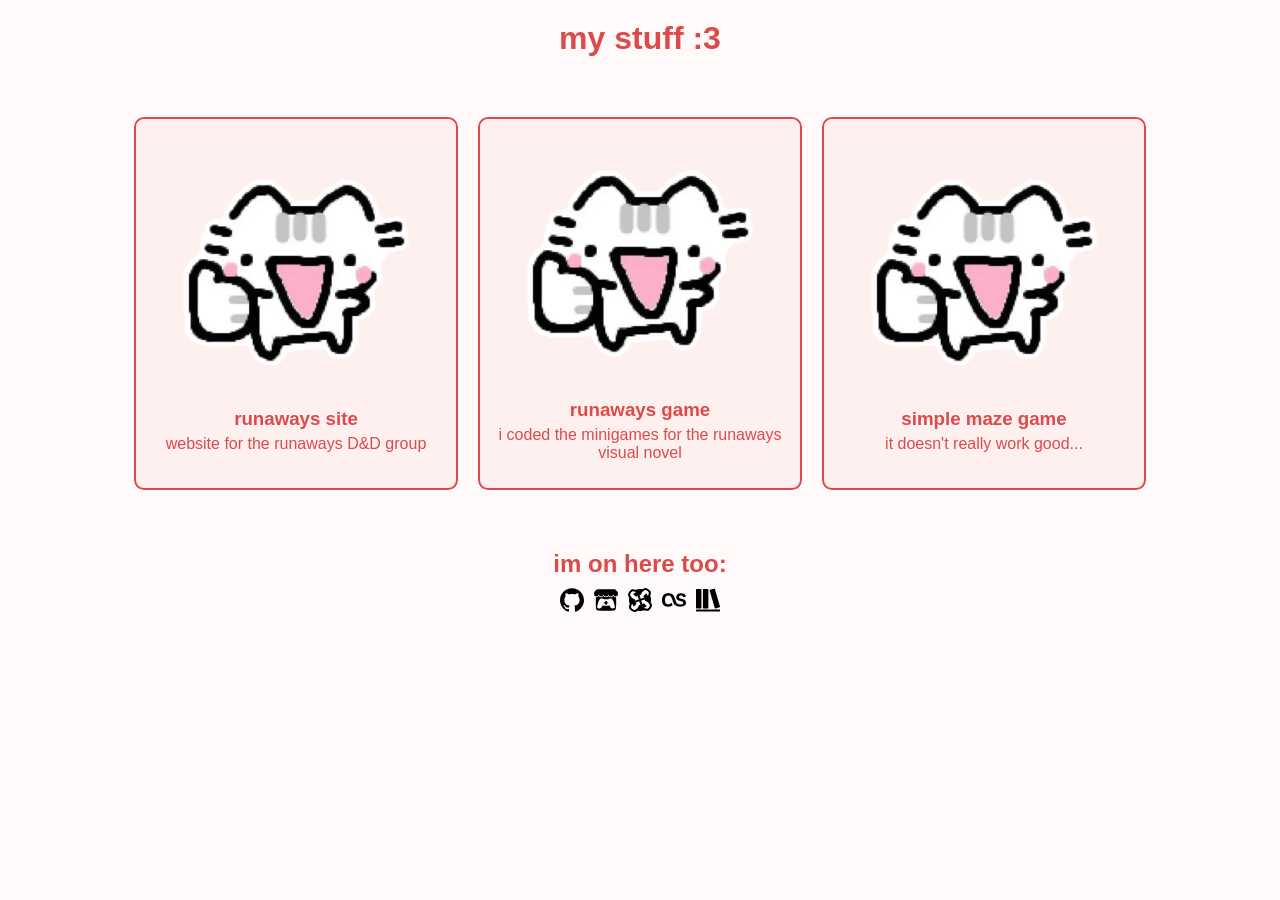
==== index.html @ 8b776ac0 "fixing css class specificity issue" ====
<!DOCTYPE html>
<html lang="en">
<head>
    <meta charset="UTF-8">
    <meta name="viewport" content="width=device-width, initial-scale=1.0">
    <title>mieukie</title>
    <meta name="description" content="mieukie is an indie web developer and digital creator. She is involved in projects related to the D&D group known as The Runaways. Some have called her the coolest, funniest, most humble person to ever exist.">
    <link rel="stylesheet" href="style.css">
    <link rel="icon" type="image/x-icon" href="favicon.ico">
</head>
<body>
    <h1 class="hidden-title">mieukie</h1>
    <h2 class="main-title">my stuff :3</h2>
    <div class="cards-container">
        <div class="card">
            <a href="https://runaways.cc" target="_blank" class="image-link">
                <img src="img/placeholder.webp" alt="Runaways Site" class="card-image">
            </a>
            <a href="https://runaways.cc" target="_blank" class="text-link h3">runaways site</a>
            <p>website for the runaways D&D group</p>
        </div>
        <div class="card">
            <a href="https://atlasafk.itch.io/runawayshappyhour" target="_blank" class="image-link">
                <img src="img/placeholder.webp" alt="Runaways Happy Hour" class="card-image">
            </a>
            <a href="https://atlasafk.itch.io/runawayshappyhour" target="_blank" class="text-link h3">runaways game</a>
            <p>i coded the minigames for the runaways visual novel</p>
        </div>
        <div class="card">
            <a href="https://mieukie.itch.io/simple-maze-game" target="_blank" class="image-link">
                <img src="img/placeholder.webp" alt="Simple Maze Game" class="card-image">
            </a>
            <a href="https://mieukie.itch.io/simple-maze-game" target="_blank" class="text-link h3">simple maze game</a>
            <p>it doesn't really work good...</p>
        </div>
    </div>
    <div class="socials-container">
        <h2>im on here too:</h2>
        <div class="socials">
            <a href="https://github.com/mieukie" target="_blank">
                <img src="img/github.svg" alt="GitHub" class="social-icon">
            </a>
            <a href="https://mieukie.itch.io/" target="_blank">
                <img src="img/itchdotio.svg" alt="itch.io" class="social-icon">
            </a>
            <a href="https://www.nexusmods.com/profile/mieukie" target="_blank">
                <img src="img/nexusmods.svg" alt="Nexus Mods" class="social-icon">
            </a>
            <a href="https://www.last.fm/user/mi3uki3" target="_blank">
                <img src="img/lastdotfm.svg" alt="last.fm" class="social-icon">
            </a>
            <a href="https://app.thestorygraph.com/profile/mieukie" target="_blank">
                <img src="img/thestorygraph.svg" alt="StoryGraph" class="social-icon">
            </a>
        </div>
    </div>
</body>
</html>
---- style.css ----
body {
    font-family: comic-sans, cursive, sans-serif;
    background-color: #fffaf9;
    color: #dd4a4a;
    text-align: center;
}

::selection {
    background-color: #dd4a4a;
    color: #fffaf9;
}

a:focus {
    outline: none;
    box-shadow: 0 0 0 2px #dd4a4a;
}

h1.hidden-title {
    display: none;
}

.main-title {
    font-size: 2em;
    margin-top: 20px;
}

.cards-container {
    display: flex;
    gap: 20px;
    justify-content: center;
    flex-wrap: wrap;
    margin: 60px 20px;
}

.card {
    display: flex;
    flex-direction: column;
    align-items: center;
    justify-content: center;
    background-color: #fff0f0;
    border: 2px solid #dd4a4a;
    max-width: 300px;
    padding: 10px;
    border-radius: 10px;
}

.card .image-link {
    max-height: 250px;
    max-width: 100%;
    overflow: hidden;
    display: flex;
    align-items: center;
    justify-content: center;
    padding: 10px;
}

.card .image-link:hover {
    transform: scale(0.95);
    transition: ease-in-out 0.3s;
}

.card-image {
    max-width: 100%;
    max-height: 100%;
    object-fit: cover;
}

.card .text-link {
    margin-bottom: 0;
    text-decoration: none;
    color: #dd4a4a;
    font-size: 1.17em;
    font-weight: bold;
}

.card .text-link:hover {
    text-decoration: underline;
}

.card p {
    margin-top: 5px;
}

.socials {
    display: flex;
    gap: 10px;
    justify-content: center;
}

.socials img {
    fill: #dd4a4a;
    width: 24px;
}

.socials-container h2 {
    margin-bottom: 10px;
}

.socials-container {
    margin: 20px;
}

/*placeholder card image is a basiileaf cat*/
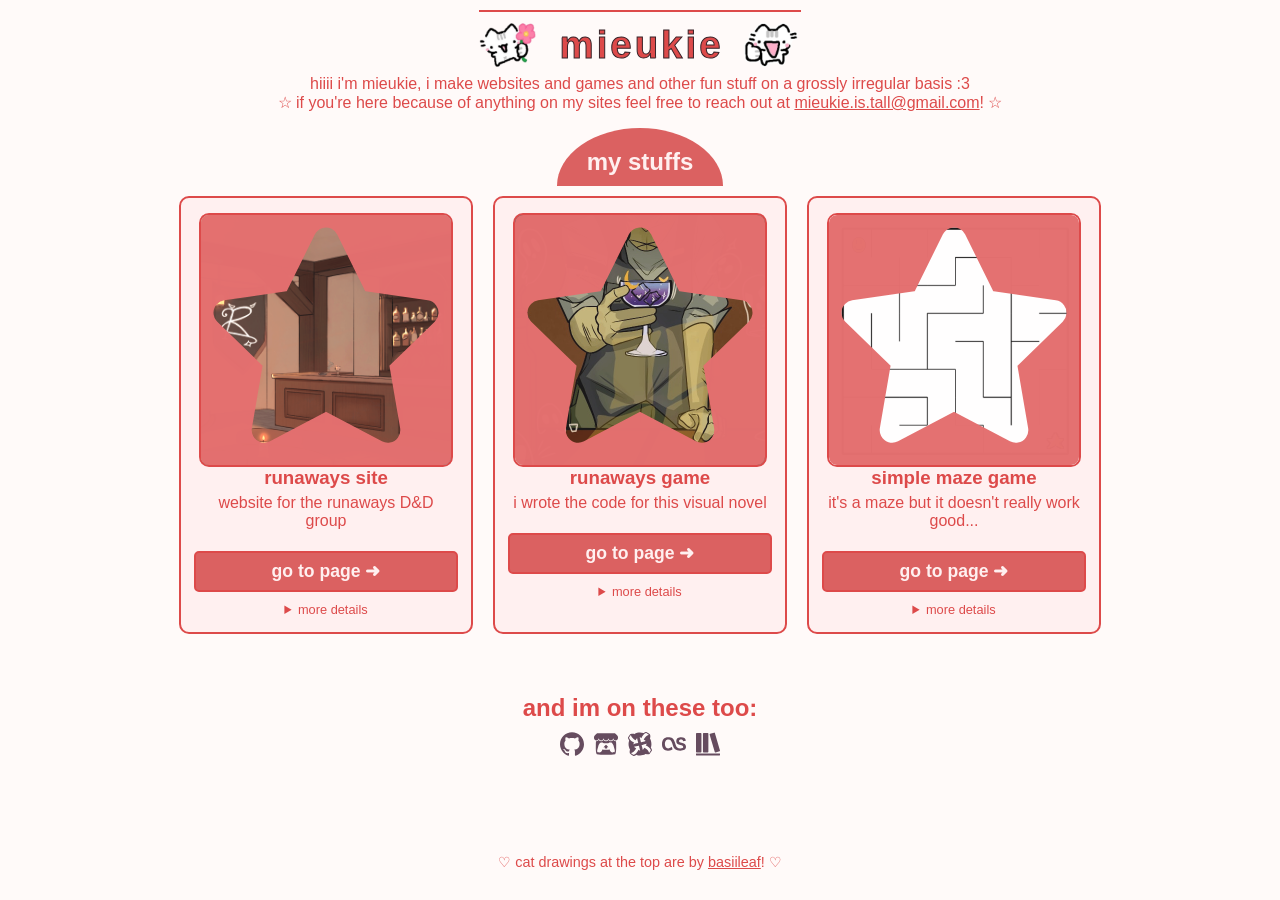
==== commit ccf80765: "Improved content, styling, and more SEO thingies" ====
--- a/index.html
+++ b/index.html
@@ -4,38 +4,83 @@
     <meta charset="UTF-8">
     <meta name="viewport" content="width=device-width, initial-scale=1.0">
     <title>mieukie</title>
-    <meta name="description" content="mieukie is an indie web developer and digital creator. She is involved in projects related to the D&D group known as The Runaways. Some have called her the coolest, funniest, most humble person to ever exist.">
+    <meta name="description" content="Mieukie is an indie web developer and digital creator. She is involved in projects related to the D&D group known as The Runaways.">
+    <meta name="keywords" content="mieukie, runaways, the runaways, runaways dnd, the runaways dnd, runaways happy hour, atlasafk, web development, game development">
+    <meta name="author" content="mieukie">
+    <meta property="og:title" content="mieukie">
+    <meta property="og:description" content="mieukie makes websites and games.">
+    <meta property="og:image" content="img/placeholder.webp">
+    <meta property="og:url" content="https://mieukie.github.io/">
+    <link rel="canonical" href="https://mieukie.github.io/">
     <link rel="stylesheet" href="style.css">
     <link rel="icon" type="image/x-icon" href="favicon.ico">
+    <link rel="icon" type="image/png" href="favicon.png">
 </head>
 <body>
-    <h1 class="hidden-title">mieukie</h1>
-    <h2 class="main-title">my stuff :3</h2>
-    <div class="cards-container">
-        <div class="card">
+    <header>
+        <img src="img/cat_for_you.png" alt="a cartoon cat drawn by basiileaf offering the viewer a flower" class="basiileaf-cat">
+        <h1 id="spanShift" class="span-shift">
+            <span class="title-span-container" aria-hidden="true">
+                <span style="--i:0">m</span>
+                <span style="--i:1">i</span>
+                <span style="--i:2">e</span>
+                <span style="--i:3">u</span>
+                <span style="--i:4">k</span>
+                <span style="--i:5">i</span>
+                <span style="--i:6">e</span>
+            </span>
+        </h1>
+        <img src="img/cat_thumbs_up.png" alt="a cartoon cat drawn by basiileaf doing a thumbs up" class="basiileaf-cat">
+    </header>
+    <article class="intro-text">
+        <p>hiiii i'm mieukie, i make websites and games and other fun stuff on a grossly irregular basis :3<br>☆ if you're here because of anything on my sites feel free to reach out at <a href="mailto:mieukie.is.tall@gmail.com">mieukie.is.tall@gmail.com</a>! ☆</p>
+    </article>
+    <div class="semicircle-container">
+        <h2>my stuffs</h2>
+    </div>
+    <main class="cards-container">
+        <article class="card">
             <a href="https://runaways.cc" target="_blank" class="image-link">
-                <img src="img/placeholder.webp" alt="Runaways Site" class="card-image">
+                <img src="img/runaways_thumbnail.png" alt="Screenshot of the Runaways Website created by mieukie." class="card-image">
+                <div class="star-overlay"></div>
             </a>
             <a href="https://runaways.cc" target="_blank" class="text-link h3">runaways site</a>
             <p>website for the runaways D&D group</p>
-        </div>
-        <div class="card">
+            <a href="https://runaways.cc" target="_blank" class="go-to-btn">go to page ➜</a>
+            <details>
+                <summary>more details</summary>
+                <p>A website for the fictional group of characters known as The Runaways. Includes an art gallery, project showcase page, interactive map, and other fun stuff. Started this project in <time datetime="2022-09">September 2022</time> and still making updates lol</p>
+            </details>
+        </article>
+        <article class="card">
             <a href="https://atlasafk.itch.io/runawayshappyhour" target="_blank" class="image-link">
-                <img src="img/placeholder.webp" alt="Runaways Happy Hour" class="card-image">
+                <img src="img/rhh_thumbnail.png" alt="Thumbnail for the Runaways Happy Hour game co-created by mieukie." class="card-image">
+                <div class="star-overlay"></div>
             </a>
             <a href="https://atlasafk.itch.io/runawayshappyhour" target="_blank" class="text-link h3">runaways game</a>
-            <p>i coded the minigames for the runaways visual novel</p>
-        </div>
-        <div class="card">
+            <p>i wrote the code for this visual novel</p>
+            <a href="https://atlasafk.itch.io/runawayshappyhour" target="_blank" class="go-to-btn">go to page ➜</a>
+            <details>
+                <summary>more details</summary>
+                <p>Visual novel featuring The Runaways D&D group. It's got GHOSTS and MINIGAMES and LORE! I did all the development stuff (using Ren'Py) and some beta reading. Game was officially published in <time datetime="2024-07">July 2024</time>.</p>
+            </details>
+        </article>
+        <article class="card">
             <a href="https://mieukie.itch.io/simple-maze-game" target="_blank" class="image-link">
-                <img src="img/placeholder.webp" alt="Simple Maze Game" class="card-image">
+                <img src="img/maze_thumbnail.png" alt="Thumbnail for the Simple Maze Game created by mieukie." class="card-image">
+                <div class="star-overlay"></div>
             </a>
             <a href="https://mieukie.itch.io/simple-maze-game" target="_blank" class="text-link h3">simple maze game</a>
-            <p>it doesn't really work good...</p>
-        </div>
-    </div>
-    <div class="socials-container">
-        <h2>im on here too:</h2>
+            <p>it's a maze but it doesn't really work good...</p>
+            <a href="https://mieukie.itch.io/simple-maze-game" target="_blank" class="go-to-btn">go to page ➜</a>
+            <details>
+                <summary>more details</summary>
+                <p>A super simple maze game made for a school project forever ago using pure HTML/CSS/JS. It's got a lot of bugs due to the fact I made it with verrrry little experience in <time datetime="2020-10">October 2020</time>. I'm replacing this tile with something cooler later but i haven't finished it yet :/</p>
+            </details>
+        </article>
+    </main>
+    <section class="socials-container">
+        <h2>and im on these too:</h2>
         <div class="socials">
             <a href="https://github.com/mieukie" target="_blank">
                 <img src="img/github.svg" alt="GitHub" class="social-icon">
@@ -52,7 +97,15 @@
             <a href="https://app.thestorygraph.com/profile/mieukie" target="_blank">
                 <img src="img/thestorygraph.svg" alt="StoryGraph" class="social-icon">
             </a>
-        </div>
-    </div>
+    </section>
+    <footer>
+        <p>♡ cat drawings at the top are by <a href="https://www.instagram.com/basiilleaf.png/" target="_blank">basiileaf</a>! ♡</p>
+    </footer>
 </body>
-</html>+</html>
+
+<script>
+    document.getElementById('spanShift').addEventListener('click', function() {
+        this.classList.toggle('shifting');
+    });
+</script>
--- a/style.css
+++ b/style.css
@@ -3,6 +3,11 @@
     background-color: #fffaf9;
     color: #dd4a4a;
     text-align: center;
+    margin: 0;
+    display: flex;
+    flex-direction: column;
+    justify-content: center;
+    align-items: center;
 }
 
 ::selection {
@@ -10,18 +15,118 @@
     color: #fffaf9;
 }
 
-a:focus {
+a:focus,
+summary:focus {
     outline: none;
     box-shadow: 0 0 0 2px #dd4a4a;
 }
 
-h1.hidden-title {
-    display: none;
-}
-
-.main-title {
-    font-size: 2em;
-    margin-top: 20px;
+a,
+a:visited {
+    color: #dd4a4a;
+}
+
+a:hover,
+a:focus:hover {
+    color: #ff656a;
+}
+
+header {
+    display: flex;
+    align-items: center;
+    justify-content: center;
+    font-size: 1.2rem;
+    gap: 20px;
+    position: relative;
+    height: fit-content;
+    padding: 15px 0px 0px 0px;
+    margin: 0;
+}
+
+header::before {
+    content: "";
+    position: absolute;
+    top: 15%;
+    left: 0;
+    width: 100%;
+    height: 2px;
+    background-color: #dd4a4a;
+    transform: translateY(-50%);
+    z-index: -1;
+}
+
+h1,
+h2 {
+    margin: 0;
+}
+
+header img.basiileaf-cat {
+    width: 60px;
+    height: 60px;
+}
+
+header img.basiileaf-cat:first-child:hover {
+    transform: rotate(360deg);
+    transition: transform 0.5s ease-in-out;
+}
+header img.basiileaf-cat:last-child:hover {
+    transform: rotate(-360deg);
+    transition: transform 0.5s ease-in-out;
+}
+
+.title-span-container {
+    display: flex;
+    justify-content: center;
+    align-items: center;
+    gap: 3px;
+}
+
+.span-shift > span > span {
+  display: inline-block;
+  animation: snapColorCycle 1.5s infinite paused;
+  animation-delay: calc(var(--i) * -0.3s); 
+  -webkit-text-stroke: 1px #362329;
+}
+
+.span-shift:hover > span > span {
+  cursor: pointer;
+}
+
+.span-shift.shifting > span > span {
+  animation-play-state: running;
+}
+
+@keyframes snapColorCycle {
+  0%, 19.99%   { color: #ff656a; } 
+  20%, 39.99%  { color: #ff9f00; } 
+  40%, 59.99%  { color: #ffc600; } 
+  60%, 79.99%  { color: #4cd6f8; } 
+  80%, 100%    { color: #38d394; } 
+}
+
+.intro-text {
+    padding: 0 40px;
+}
+
+.intro-text p {
+    margin-top: 0;
+}
+
+@media (max-width: 500px) {
+    .intro-text {
+        padding: 15px;
+    }
+}
+
+.semicircle-container {
+    display: flex;
+    justify-content: center;
+    align-items: flex-end;
+    color: #fff0f0;
+    background-color: #db6161;
+    width: fit-content;
+    padding: 20px 30px 10px 30px;
+    border-radius: 50% 50% 0 0 / 100% 100% 0 0;
 }
 
 .cards-container {
@@ -29,40 +134,64 @@
     gap: 20px;
     justify-content: center;
     flex-wrap: wrap;
-    margin: 60px 20px;
+    margin: 10px 20px;
 }
 
 .card {
     display: flex;
     flex-direction: column;
     align-items: center;
-    justify-content: center;
+    justify-content: flex-start;
     background-color: #fff0f0;
     border: 2px solid #dd4a4a;
-    max-width: 300px;
-    padding: 10px;
+    width: 260px;
+    padding: 15px;
     border-radius: 10px;
 }
 
 .card .image-link {
-    max-height: 250px;
-    max-width: 100%;
+    height: 250px;
+    width: 250px;
     overflow: hidden;
     display: flex;
     align-items: center;
     justify-content: center;
-    padding: 10px;
-}
-
-.card .image-link:hover {
-    transform: scale(0.95);
-    transition: ease-in-out 0.3s;
+    position: relative;
+    overflow: hidden;
+    border-radius: 10px;
+    border: 2px solid #dd4a4a;
 }
 
 .card-image {
-    max-width: 100%;
-    max-height: 100%;
+    width: 100%;
+    height: 100%;
     object-fit: cover;
+    opacity: 0.9;
+    transition: opacity 0.5s ease-in-out;
+}
+
+.star-overlay {
+  position: absolute;
+  inset: 0;
+  background-color: rgba(228, 112, 112, 0.99); 
+  pointer-events: none; 
+  mask-image:
+    linear-gradient(black, black), 
+    url("data:image/svg+xml,%3Csvg xmlns='http://www.w3.org/2000/svg' viewBox='-2 -2 28 28'%3E%3Cpath d='M12 2L15.09 8.26L22 9.27L17 14.14L18.18 21.02L12 17.77L5.82 21.02L7 14.14L2 9.27L8.91 8.26L12 2Z' fill='black' stroke='black' stroke-width='2.5' stroke-linejoin='round'/%3E%3C/svg%3E"); 
+  mask-repeat: no-repeat, no-repeat;
+  mask-position: center, center;
+  mask-size: 100% 100%, 280px;
+  -mask-composite: destination-out;
+  mask-composite: exclude;
+  transition: mask-size 0.5s ease-in-out;
+}
+
+.image-link:hover .star-overlay {
+  mask-size: 100% 100%, 1000px;
+}
+
+.image-link:hover .card-image {
+    opacity: 1;
 }
 
 .card .text-link {
@@ -77,6 +206,29 @@
     text-decoration: underline;
 }
 
+.card .go-to-btn {
+    margin: 5px 0 10px 0;
+    padding: 8px 10px;
+    background-color: #db6161;
+    color: #fff0f0;
+    text-decoration: none;
+    border: 2px solid #dd4a4a;
+    border-radius: 5px;
+    font-weight: bold;
+    font-size: 1.1em;
+    width: 240px;
+}
+.card .go-to-btn:hover {
+    background-color: #dd4a4a;
+    color: #ffffff;
+}
+
+.card summary {
+    cursor: pointer;
+    color: #dd4a4a;
+    font-size: 0.8em;
+}
+
 .card p {
     margin-top: 5px;
 }
@@ -88,16 +240,16 @@
 }
 
 .socials img {
-    fill: #dd4a4a;
+    filter: brightness(0) saturate(100%) invert(30%) sepia(22%) saturate(562%) hue-rotate(264deg) brightness(92%) contrast(83%);
     width: 24px;
 }
 
 .socials-container h2 {
-    margin-bottom: 10px;
-}
-
-.socials-container {
-    margin: 20px;
-}
-
-/*placeholder card image is a basiileaf cat*/+    margin: 50px 0 10px 0;
+}
+
+footer {
+    margin-top: 80px;
+    font-size: 0.9em;
+    position: relative;
+}
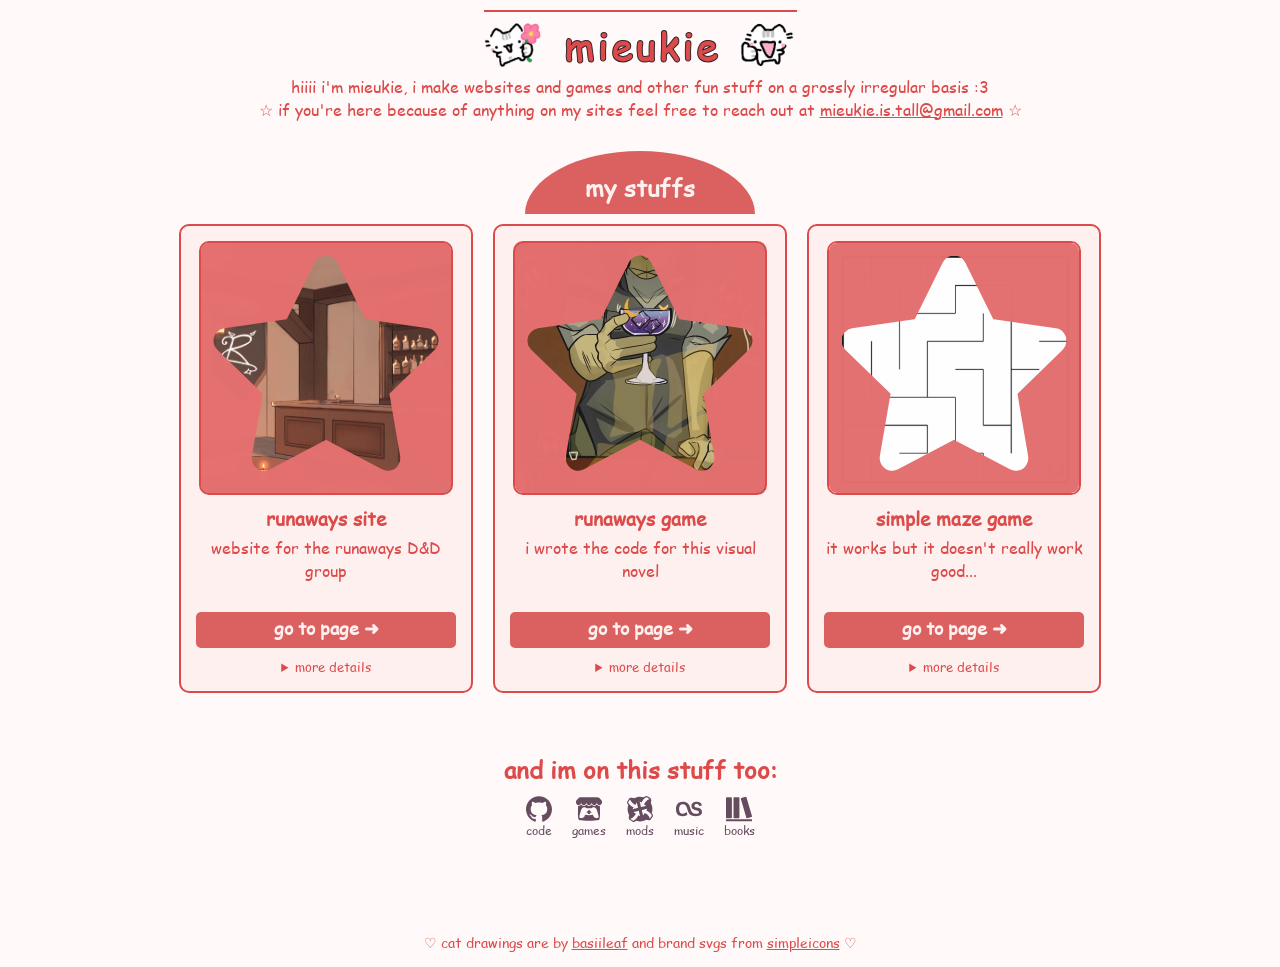
==== commit 3c172fb0: "more content and styling updates" ====
--- a/index.html
+++ b/index.html
@@ -19,7 +19,7 @@
 <body>
     <header>
         <img src="img/cat_for_you.png" alt="a cartoon cat drawn by basiileaf offering the viewer a flower" class="basiileaf-cat">
-        <h1 id="spanShift" class="span-shift">
+        <h1 id="spanShift" class="span-shift" title="toggle animation">
             <span class="title-span-container" aria-hidden="true">
                 <span style="--i:0">m</span>
                 <span style="--i:1">i</span>
@@ -33,7 +33,7 @@
         <img src="img/cat_thumbs_up.png" alt="a cartoon cat drawn by basiileaf doing a thumbs up" class="basiileaf-cat">
     </header>
     <article class="intro-text">
-        <p>hiiii i'm mieukie, i make websites and games and other fun stuff on a grossly irregular basis :3<br>☆ if you're here because of anything on my sites feel free to reach out at <a href="mailto:mieukie.is.tall@gmail.com">mieukie.is.tall@gmail.com</a>! ☆</p>
+        <p>hiiii i'm mieukie, i make websites and games and other fun stuff on a grossly irregular basis :3<br>☆ if you're here because of anything on my sites feel free to reach out at <a href="mailto:mieukie.is.tall@gmail.com">mieukie.is.tall@gmail.com</a> ☆</p>
     </article>
     <div class="semicircle-container">
         <h2>my stuffs</h2>
@@ -71,35 +71,40 @@
                 <div class="star-overlay"></div>
             </a>
             <a href="https://mieukie.itch.io/simple-maze-game" target="_blank" class="text-link h3">simple maze game</a>
-            <p>it's a maze but it doesn't really work good...</p>
+            <p>it works but it doesn't really work good...</p>
             <a href="https://mieukie.itch.io/simple-maze-game" target="_blank" class="go-to-btn">go to page ➜</a>
             <details>
                 <summary>more details</summary>
-                <p>A super simple maze game made for a school project forever ago using pure HTML/CSS/JS. It's got a lot of bugs due to the fact I made it with verrrry little experience in <time datetime="2020-10">October 2020</time>. I'm replacing this tile with something cooler later but i haven't finished it yet :/</p>
+                <p>A super simple maze game made for a school project forever ago using pure HTML/CSS/JS. It's got a lot of bugs due to the fact I made it with like zero experience in <time datetime="2020-10">October 2020</time>. I'm replacing this tile with something cooler later but i haven't finished it yet :/</p>
             </details>
         </article>
     </main>
     <section class="socials-container">
-        <h2>and im on these too:</h2>
+        <h2>and im on this stuff too:</h2>
         <div class="socials">
             <a href="https://github.com/mieukie" target="_blank">
                 <img src="img/github.svg" alt="GitHub" class="social-icon">
+                <p class="social-label">code</p>
             </a>
             <a href="https://mieukie.itch.io/" target="_blank">
                 <img src="img/itchdotio.svg" alt="itch.io" class="social-icon">
+                <p class="social-label">games</p>
             </a>
             <a href="https://www.nexusmods.com/profile/mieukie" target="_blank">
                 <img src="img/nexusmods.svg" alt="Nexus Mods" class="social-icon">
+                <p class="social-label">mods</p>
             </a>
             <a href="https://www.last.fm/user/mi3uki3" target="_blank">
                 <img src="img/lastdotfm.svg" alt="last.fm" class="social-icon">
+                <p class="social-label">music</p>
             </a>
             <a href="https://app.thestorygraph.com/profile/mieukie" target="_blank">
                 <img src="img/thestorygraph.svg" alt="StoryGraph" class="social-icon">
+                <p class="social-label">books</p>
             </a>
     </section>
     <footer>
-        <p>♡ cat drawings at the top are by <a href="https://www.instagram.com/basiilleaf.png/" target="_blank">basiileaf</a>! ♡</p>
+        <p>♡ cat drawings are by <a href="https://www.instagram.com/basiilleaf.png/" target="_blank">basiileaf</a> and brand svgs from <a href="https://simpleicons.org/" target="_blank">simpleicons</a> ♡</p>
     </footer>
 </body>
 </html>
--- a/style.css
+++ b/style.css
@@ -1,5 +1,12 @@
+@font-face {
+  font-family: 'ComicSansFallback';
+  src: url('fonts/ComicSansFallback.woff2') format('woff2'),
+       url('fonts/ComicSansFallback.woff') format('woff');
+  font-display: swap;
+}
+
 body {
-    font-family: comic-sans, cursive, sans-serif;
+    font-family: "Comic Sans MS", "ComicSansFallback", sans-serif;
     background-color: #fffaf9;
     color: #dd4a4a;
     text-align: center;
@@ -83,8 +90,8 @@
 
 .span-shift > span > span {
   display: inline-block;
-  animation: snapColorCycle 1.5s infinite paused;
-  animation-delay: calc(var(--i) * -0.3s); 
+  animation: snapColorCycle 2.5s infinite running;
+  animation-delay: calc(var(--i) * -0.5s); 
   -webkit-text-stroke: 1px #362329;
 }
 
@@ -93,7 +100,7 @@
 }
 
 .span-shift.shifting > span > span {
-  animation-play-state: running;
+  animation-play-state: paused;
 }
 
 @keyframes snapColorCycle {
@@ -109,7 +116,7 @@
 }
 
 .intro-text p {
-    margin-top: 0;
+    margin: 0 0 30px 0;
 }
 
 @media (max-width: 500px) {
@@ -124,7 +131,7 @@
     align-items: flex-end;
     color: #fff0f0;
     background-color: #db6161;
-    width: fit-content;
+    width: 170px;
     padding: 20px 30px 10px 30px;
     border-radius: 50% 50% 0 0 / 100% 100% 0 0;
 }
@@ -181,7 +188,7 @@
   mask-repeat: no-repeat, no-repeat;
   mask-position: center, center;
   mask-size: 100% 100%, 280px;
-  -mask-composite: destination-out;
+  mask-composite: destination-out;
   mask-composite: exclude;
   transition: mask-size 0.5s ease-in-out;
 }
@@ -195,7 +202,7 @@
 }
 
 .card .text-link {
-    margin-bottom: 0;
+    margin-top: 10px;
     text-decoration: none;
     color: #dd4a4a;
     font-size: 1.17em;
@@ -208,18 +215,17 @@
 
 .card .go-to-btn {
     margin: 5px 0 10px 0;
-    padding: 8px 10px;
+    padding: 4px 10px 8px 10px;
     background-color: #db6161;
     color: #fff0f0;
     text-decoration: none;
-    border: 2px solid #dd4a4a;
     border-radius: 5px;
     font-weight: bold;
     font-size: 1.1em;
     width: 240px;
 }
 .card .go-to-btn:hover {
-    background-color: #dd4a4a;
+    background-color: #eb4e4e;
     color: #ffffff;
 }
 
@@ -230,18 +236,38 @@
 }
 
 .card p {
-    margin-top: 5px;
+    margin: 5px 0 25px 0;
 }
 
 .socials {
     display: flex;
-    gap: 10px;
-    justify-content: center;
+    gap: 20px;
+    justify-content: center;
+}
+
+.socials a {
+    display: flex;
+    flex-direction: column;
+    align-items: center;
+    text-decoration: none;
+    color: #dd4a4a;
+    transition: all 0.3s ease-in-out;
+}
+
+.socials a:hover {
+    filter: brightness(1.2);
+    transform: translateY(-1px);
+}
+
+.socials a p.social-label {
+    font-size: 0.75em;
+    color: #654b5e;
+    margin: 0;
 }
 
 .socials img {
     filter: brightness(0) saturate(100%) invert(30%) sepia(22%) saturate(562%) hue-rotate(264deg) brightness(92%) contrast(83%);
-    width: 24px;
+    width: 26px;
 }
 
 .socials-container h2 {
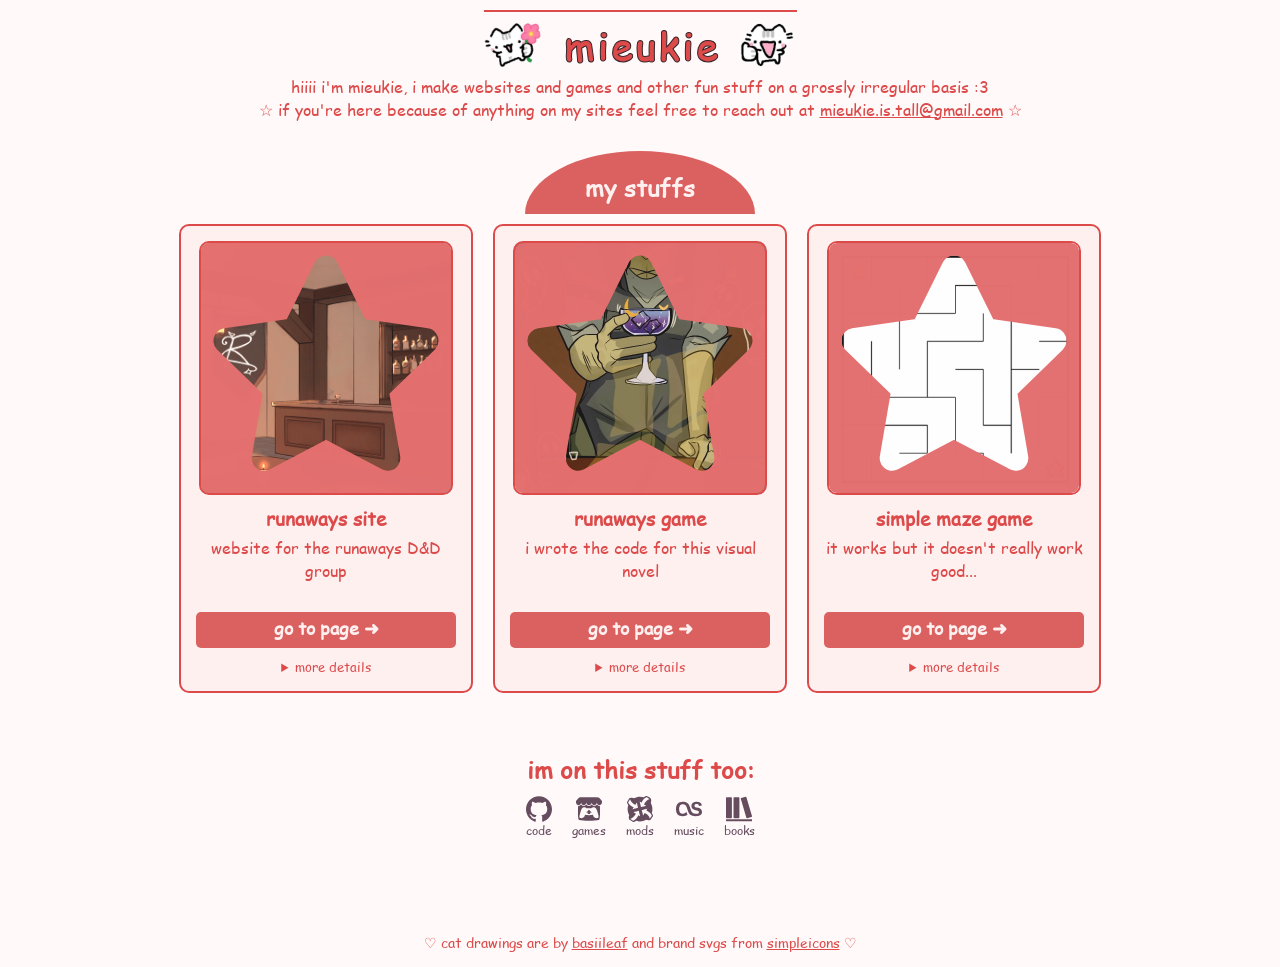
==== commit 1c8f4207: "you can spin the cats on mobile now" ====
--- a/index.html
+++ b/index.html
@@ -80,7 +80,7 @@
         </article>
     </main>
     <section class="socials-container">
-        <h2>and im on this stuff too:</h2>
+        <h2>im on this stuff too:</h2>
         <div class="socials">
             <a href="https://github.com/mieukie" target="_blank">
                 <img src="img/github.svg" alt="GitHub" class="social-icon">
@@ -113,4 +113,35 @@
     document.getElementById('spanShift').addEventListener('click', function() {
         this.classList.toggle('shifting');
     });
+
+    const imageLinks = document.querySelectorAll('.image-link');
+
+    const observerOptions = {
+        root: null,
+        rootMargin: '0px',
+        threshold: 1    
+    };
+
+    const scrollObserver = new IntersectionObserver((entries) => {
+        entries.forEach(entry => {
+        if (entry.isIntersecting) {
+            entry.target.classList.add('is-in-view');
+        } else {
+            entry.target.classList.remove('is-in-view'); 
+        }
+        });
+    }, observerOptions);
+
+    imageLinks.forEach(link => {
+        scrollObserver.observe(link);
+    });
+
+    const spinCats = document.querySelectorAll('.basiileaf-cat');
+    spinCats.forEach(cat => {
+        cat.addEventListener('click', () => {
+            cat.classList.remove('spin');
+            cat.offsetWidth;
+            cat.classList.add('spin');
+        });
+    });
 </script>
--- a/style.css
+++ b/style.css
@@ -72,13 +72,26 @@
     height: 60px;
 }
 
-header img.basiileaf-cat:first-child:hover {
+@media (hover: hover) {
+    header img.basiileaf-cat:first-child:hover {
     transform: rotate(360deg);
     transition: transform 0.5s ease-in-out;
-}
-header img.basiileaf-cat:last-child:hover {
-    transform: rotate(-360deg);
-    transition: transform 0.5s ease-in-out;
+    }
+    header img.basiileaf-cat:last-child:hover {
+        transform: rotate(-360deg);
+        transition: transform 0.5s ease-in-out;
+    }
+}
+
+@media (hover: none) {
+    header img.basiileaf-cat:first-child.spin {
+        transform: rotate(360deg);
+        transition: transform 0.5s ease-in-out;
+    }
+    header img.basiileaf-cat:last-child.spin {
+        transform: rotate(-360deg);
+        transition: transform 0.5s ease-in-out;
+    }
 }
 
 .title-span-container {
@@ -122,6 +135,15 @@
 @media (max-width: 500px) {
     .intro-text {
         padding: 15px;
+    }
+    .intro-text p {
+        margin: 0 0 5px 0;
+    }
+    header {
+        gap: 10px;
+    }
+    main.cards-container {
+        gap: 30px;
     }
 }
 
@@ -201,6 +223,21 @@
     opacity: 1;
 }
 
+.image-link:hover {
+    border: 2px solid #db6161;
+}
+
+@media (hover: none) {
+  .image-link:hover .star-overlay {
+    mask-size: 100% 100%, 280px; 
+    transition: mask-size 0.3s ease-in;
+  }
+  .image-link.is-in-view .star-overlay {
+    mask-size: 100% 100%, 1000px;
+    transition: mask-size 0.5s ease-in-out;
+  }
+}
+
 .card .text-link {
     margin-top: 10px;
     text-decoration: none;
@@ -278,4 +315,5 @@
     margin-top: 80px;
     font-size: 0.9em;
     position: relative;
-}
+    padding: 0 15px;
+}
